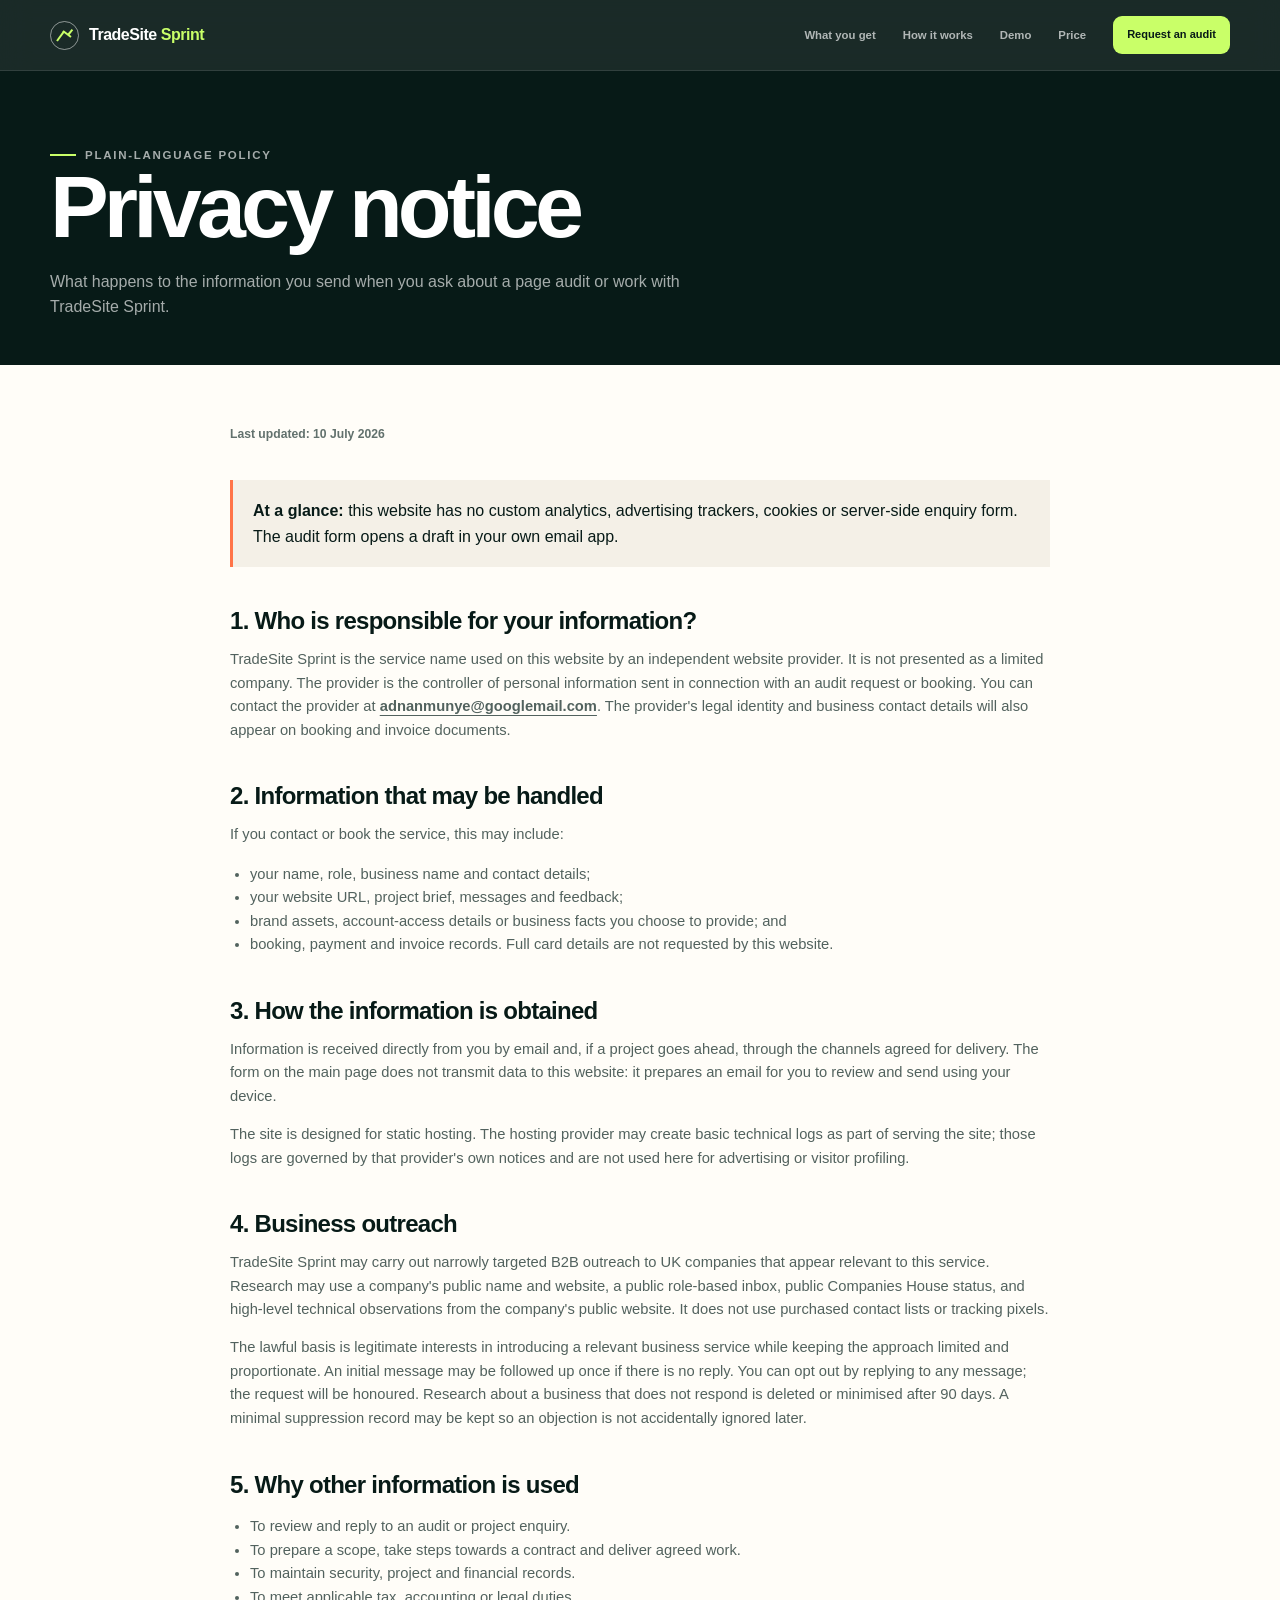
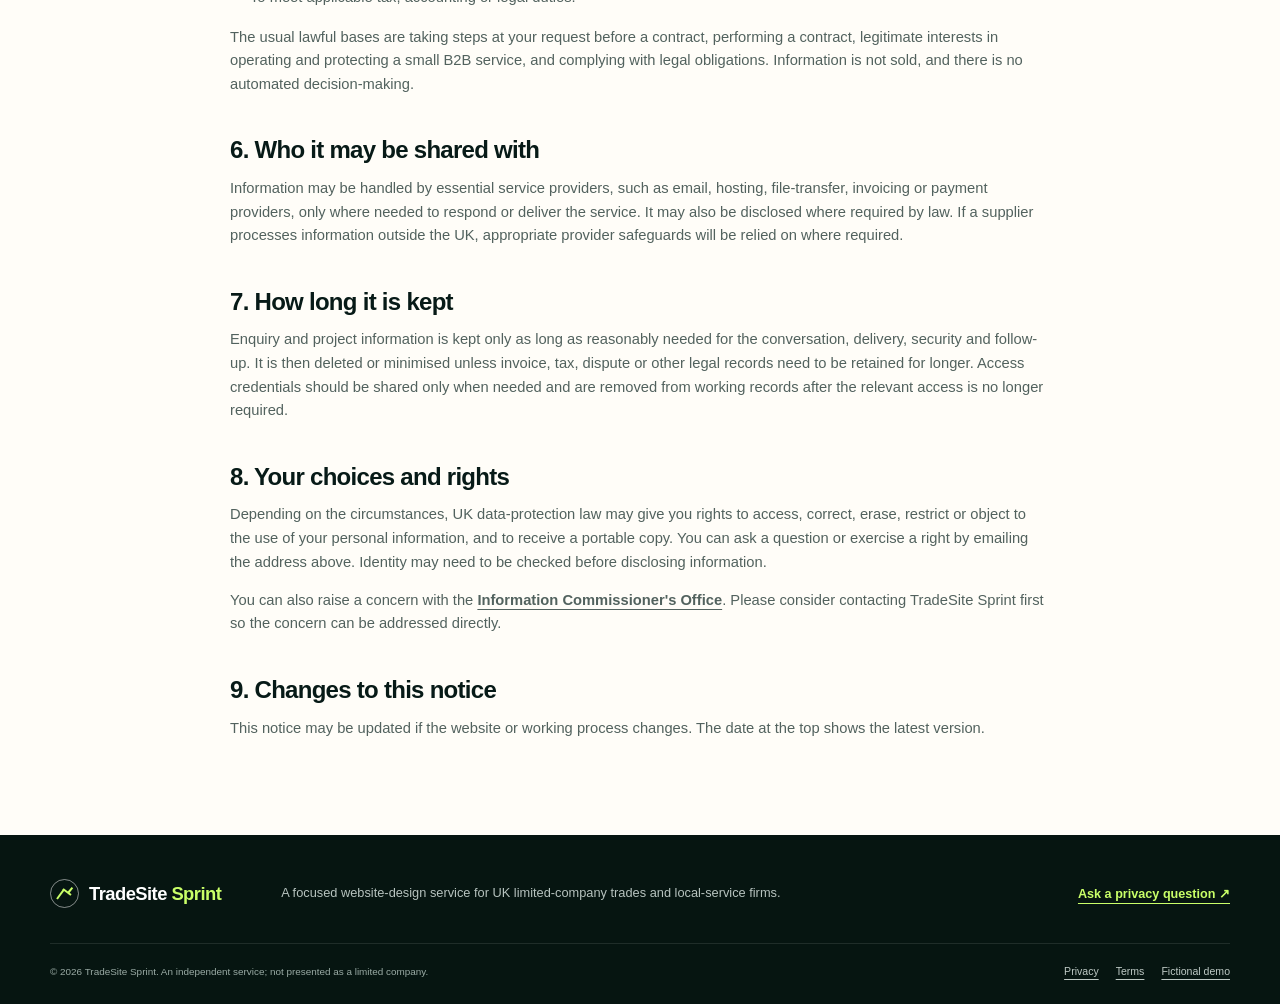
==== privacy.html @ 202c0aba "Launch TradeSite Sprint sales system" ====
<!DOCTYPE html>
<html lang="en-GB">
<head>
  <meta charset="utf-8">
  <meta name="viewport" content="width=device-width, initial-scale=1">
  <title>Privacy notice | TradeSite Sprint</title>
  <meta name="description" content="How TradeSite Sprint handles information sent when requesting an audit or booking a website sprint.">
  <meta name="theme-color" content="#071a17">
  <link rel="icon" href="assets/favicon.svg" type="image/svg+xml">
  <link rel="stylesheet" href="styles.css">
  <script src="script.js" defer></script>
</head>
<body>
  <a class="skip-link" href="#main">Skip to main content</a>
  <header class="site-header">
    <div class="shell header-inner">
      <a class="brand" href="./" aria-label="TradeSite Sprint home">
        <span class="brand-mark" aria-hidden="true"><span></span></span>
        <span>TradeSite <strong>Sprint</strong></span>
      </a>
      <button class="nav-toggle" type="button" aria-expanded="false" aria-controls="site-nav">
        <span class="sr-only">Open navigation</span><span aria-hidden="true"></span><span aria-hidden="true"></span>
      </button>
      <nav class="site-nav" id="site-nav" aria-label="Primary navigation">
        <a href="./#scope">What you get</a><a href="./#process">How it works</a><a href="demo/">Demo</a><a href="./#price">Price</a>
        <a class="nav-cta" href="mailto:adnanmunye@googlemail.com?subject=Audit%20request%20%E2%80%93%20TradeSite%20Sprint">Request an audit</a>
      </nav>
    </div>
  </header>

  <main class="legal-main" id="main">
    <header class="legal-hero">
      <div class="shell">
        <p class="eyebrow"><span></span> Plain-language policy</p>
        <h1>Privacy notice</h1>
        <p>What happens to the information you send when you ask about a page audit or work with TradeSite Sprint.</p>
      </div>
    </header>
    <article class="shell legal-content">
      <p class="updated">Last updated: 10 July 2026</p>
      <div class="legal-note"><strong>At a glance:</strong> this website has no custom analytics, advertising trackers, cookies or server-side enquiry form. The audit form opens a draft in your own email app.</div>

      <h2>1. Who is responsible for your information?</h2>
      <p>TradeSite Sprint is the service name used on this website by an independent website provider. It is not presented as a limited company. The provider is the controller of personal information sent in connection with an audit request or booking. You can contact the provider at <a href="mailto:adnanmunye@googlemail.com?subject=Privacy%20question%20%E2%80%93%20TradeSite%20Sprint">adnanmunye@googlemail.com</a>. The provider's legal identity and business contact details will also appear on booking and invoice documents.</p>

      <h2>2. Information that may be handled</h2>
      <p>If you contact or book the service, this may include:</p>
      <ul>
        <li>your name, role, business name and contact details;</li>
        <li>your website URL, project brief, messages and feedback;</li>
        <li>brand assets, account-access details or business facts you choose to provide; and</li>
        <li>booking, payment and invoice records. Full card details are not requested by this website.</li>
      </ul>

      <h2>3. How the information is obtained</h2>
      <p>Information is received directly from you by email and, if a project goes ahead, through the channels agreed for delivery. The form on the main page does not transmit data to this website: it prepares an email for you to review and send using your device.</p>
      <p>The site is designed for static hosting. The hosting provider may create basic technical logs as part of serving the site; those logs are governed by that provider's own notices and are not used here for advertising or visitor profiling.</p>

      <h2>4. Business outreach</h2>
      <p>TradeSite Sprint may carry out narrowly targeted B2B outreach to UK companies that appear relevant to this service. Research may use a company's public name and website, a public role-based inbox, public Companies House status, and high-level technical observations from the company's public website. It does not use purchased contact lists or tracking pixels.</p>
      <p>The lawful basis is legitimate interests in introducing a relevant business service while keeping the approach limited and proportionate. An initial message may be followed up once if there is no reply. You can opt out by replying to any message; the request will be honoured. Research about a business that does not respond is deleted or minimised after 90 days. A minimal suppression record may be kept so an objection is not accidentally ignored later.</p>

      <h2>5. Why other information is used</h2>
      <ul>
        <li>To review and reply to an audit or project enquiry.</li>
        <li>To prepare a scope, take steps towards a contract and deliver agreed work.</li>
        <li>To maintain security, project and financial records.</li>
        <li>To meet applicable tax, accounting or legal duties.</li>
      </ul>
      <p>The usual lawful bases are taking steps at your request before a contract, performing a contract, legitimate interests in operating and protecting a small B2B service, and complying with legal obligations. Information is not sold, and there is no automated decision-making.</p>

      <h2>6. Who it may be shared with</h2>
      <p>Information may be handled by essential service providers, such as email, hosting, file-transfer, invoicing or payment providers, only where needed to respond or deliver the service. It may also be disclosed where required by law. If a supplier processes information outside the UK, appropriate provider safeguards will be relied on where required.</p>

      <h2>7. How long it is kept</h2>
      <p>Enquiry and project information is kept only as long as reasonably needed for the conversation, delivery, security and follow-up. It is then deleted or minimised unless invoice, tax, dispute or other legal records need to be retained for longer. Access credentials should be shared only when needed and are removed from working records after the relevant access is no longer required.</p>

      <h2>8. Your choices and rights</h2>
      <p>Depending on the circumstances, UK data-protection law may give you rights to access, correct, erase, restrict or object to the use of your personal information, and to receive a portable copy. You can ask a question or exercise a right by emailing the address above. Identity may need to be checked before disclosing information.</p>
      <p>You can also raise a concern with the <a href="https://ico.org.uk/make-a-complaint/data-protection-complaints/" rel="noopener">Information Commissioner's Office</a>. Please consider contacting TradeSite Sprint first so the concern can be addressed directly.</p>

      <h2>9. Changes to this notice</h2>
      <p>This notice may be updated if the website or working process changes. The date at the top shows the latest version.</p>
    </article>
  </main>

  <footer class="site-footer">
    <div class="shell footer-top">
      <a class="brand footer-brand" href="./"><span class="brand-mark" aria-hidden="true"><span></span></span><span>TradeSite <strong>Sprint</strong></span></a>
      <p>A focused website-design service for UK limited-company trades and local-service firms.</p>
      <a class="footer-email" href="mailto:adnanmunye@googlemail.com?subject=Privacy%20question%20%E2%80%93%20TradeSite%20Sprint">Ask a privacy question <span aria-hidden="true">↗</span></a>
    </div>
    <div class="shell footer-bottom"><p>© <span data-year>2026</span> TradeSite Sprint. An independent service; not presented as a limited company.</p><nav aria-label="Legal navigation"><a href="privacy.html" aria-current="page">Privacy</a><a href="terms.html">Terms</a><a href="demo/">Fictional demo</a></nav></div>
  </footer>
</body>
</html>
---- styles.css ----
:root {
  --ink: #071a17;
  --ink-soft: #15332d;
  --paper: #f4f0e7;
  --paper-deep: #e9e2d5;
  --white: #fffdf8;
  --lime: #c9ff68;
  --lime-deep: #aee84b;
  --orange: #ff7448;
  --muted: #62716d;
  --line: rgba(7, 26, 23, .16);
  --radius: 18px;
  --shadow: 0 20px 70px rgba(3, 17, 14, .13);
  --shell: min(1180px, calc(100% - 40px));
}

*, *::before, *::after { box-sizing: border-box; }
html { scroll-behavior: smooth; }
body {
  margin: 0;
  color: var(--ink);
  background: var(--paper);
  font-family: Inter, ui-sans-serif, -apple-system, BlinkMacSystemFont, "Segoe UI", sans-serif;
  font-size: 16px;
  line-height: 1.6;
  -webkit-font-smoothing: antialiased;
}
body.nav-open { overflow: hidden; }
a { color: inherit; }
img, svg { display: block; max-width: 100%; }
button, input, textarea { font: inherit; }
button, a { -webkit-tap-highlight-color: transparent; }
:focus-visible { outline: 3px solid var(--orange); outline-offset: 4px; }
.shell { width: var(--shell); margin-inline: auto; }
.sr-only {
  position: absolute;
  width: 1px;
  height: 1px;
  padding: 0;
  margin: -1px;
  overflow: hidden;
  clip: rect(0, 0, 0, 0);
  white-space: nowrap;
  border: 0;
}
.skip-link {
  position: fixed;
  z-index: 1000;
  top: 12px;
  left: 12px;
  padding: 10px 16px;
  color: var(--ink);
  background: var(--lime);
  border-radius: 8px;
  font-weight: 800;
  transform: translateY(-160%);
  transition: transform .2s ease;
}
.skip-link:focus { transform: translateY(0); }

/* Header */
.site-header {
  position: sticky;
  z-index: 100;
  top: 0;
  color: #fff;
  background: rgba(7, 26, 23, .92);
  border-bottom: 1px solid rgba(255, 255, 255, .1);
  backdrop-filter: blur(14px);
}
.header-inner { min-height: 70px; display: flex; align-items: center; justify-content: space-between; }
.brand { display: inline-flex; gap: 10px; align-items: center; color: inherit; text-decoration: none; font-weight: 650; letter-spacing: -.03em; }
.brand strong { color: var(--lime); font-weight: 850; }
.brand-mark { position: relative; width: 29px; height: 29px; flex: 0 0 auto; border: 1px solid rgba(255,255,255,.5); border-radius: 50%; }
.brand-mark::before, .brand-mark::after, .brand-mark span::before {
  content: "";
  position: absolute;
  height: 2px;
  background: var(--lime);
  transform-origin: left center;
}
.brand-mark::before { width: 12px; left: 6px; top: 18px; transform: rotate(-54deg); }
.brand-mark::after { width: 10px; left: 12px; top: 8px; transform: rotate(37deg); }
.brand-mark span::before { width: 7px; right: 3px; top: 12px; transform: rotate(-51deg); }
.nav-toggle {
  width: 44px;
  height: 44px;
  display: grid;
  place-content: center;
  gap: 6px;
  color: #fff;
  background: transparent;
  border: 1px solid rgba(255,255,255,.22);
  border-radius: 10px;
}
.nav-toggle span:not(.sr-only) { width: 19px; height: 2px; display: block; background: currentColor; transition: transform .2s ease; }
.nav-toggle[aria-expanded="true"] span:nth-last-child(2) { transform: translateY(4px) rotate(45deg); }
.nav-toggle[aria-expanded="true"] span:last-child { transform: translateY(-4px) rotate(-45deg); }
.site-nav {
  position: fixed;
  inset: 70px 0 0;
  display: none;
  padding: 34px 20px;
  color: #fff;
  background: var(--ink);
}
.site-nav.is-open { display: flex; flex-direction: column; align-items: stretch; }
.site-nav a { padding: 15px 0; border-bottom: 1px solid rgba(255,255,255,.12); color: inherit; text-decoration: none; font-size: 1.15rem; font-weight: 650; }
.site-nav .nav-cta { margin-top: 18px; padding: 13px 18px; color: var(--ink); background: var(--lime); border: 0; border-radius: 9px; text-align: center; }

/* Shared type and controls */
.eyebrow { display: flex; align-items: center; gap: 9px; margin: 0 0 18px; color: rgba(255,255,255,.73); font-size: .72rem; font-weight: 850; letter-spacing: .15em; text-transform: uppercase; }
.eyebrow span { width: 26px; height: 2px; display: inline-block; background: var(--lime); }
.eyebrow b { padding: 3px 7px; color: var(--lime); border: 1px solid rgba(201,255,104,.4); border-radius: 4px; font-size: .61rem; letter-spacing: .1em; }
.eyebrow.dark { color: #51635e; }
.eyebrow.dark span { background: var(--orange); }
h1, h2, h3, p { margin-top: 0; }
h1, h2 { margin-bottom: 24px; font-weight: 760; line-height: .98; letter-spacing: -.055em; }
h1 { color: #fff; font-size: clamp(3.05rem, 12vw, 6.3rem); }
h2 { font-size: clamp(2.55rem, 8vw, 4.75rem); }
h1 em, h2 em { font-family: Iowan Old Style, Baskerville, Georgia, serif; font-weight: 500; }
.section { padding: 92px 0; }
.section-heading { margin-bottom: 42px; }
.section-heading > p { max-width: 520px; color: var(--muted); font-size: 1.05rem; }
.button {
  min-height: 50px;
  display: inline-flex;
  gap: 14px;
  align-items: center;
  justify-content: center;
  padding: 13px 19px;
  border: 0;
  border-radius: 8px;
  text-decoration: none;
  font-size: .91rem;
  font-weight: 800;
  line-height: 1.2;
  cursor: pointer;
  transition: transform .2s ease, background-color .2s ease, box-shadow .2s ease;
}
.button:hover { transform: translateY(-2px); }
.button-primary { color: var(--ink); background: var(--lime); box-shadow: 0 12px 28px rgba(157, 223, 53, .14); }
.button-primary:hover { background: #d7ff8d; box-shadow: 0 16px 34px rgba(157, 223, 53, .2); }
.button-quiet { color: #fff; border: 1px solid rgba(255,255,255,.25); background: transparent; }
.button-quiet:hover { background: rgba(255,255,255,.08); }
.button-light { color: var(--ink); background: #fff; }
.text-link { display: inline-flex; gap: 8px; align-items: center; color: var(--ink); text-underline-offset: 5px; font-weight: 800; }

/* Hero */
.hero { position: relative; overflow: hidden; color: #fff; background: var(--ink); }
.hero::before {
  content: "";
  position: absolute;
  inset: 0;
  opacity: .09;
  background-image: linear-gradient(rgba(255,255,255,.22) 1px, transparent 1px), linear-gradient(90deg, rgba(255,255,255,.22) 1px, transparent 1px);
  background-size: 52px 52px;
  mask-image: linear-gradient(to bottom, #000, transparent 88%);
}
.hero-glow { position: absolute; width: 520px; height: 520px; top: -310px; right: -170px; background: var(--lime); border-radius: 50%; opacity: .12; filter: blur(70px); }
.hero-grid { position: relative; z-index: 1; display: grid; gap: 48px; padding-top: 78px; padding-bottom: 58px; }
.hero-copy { max-width: 760px; }
.hero-copy h1 { max-width: 800px; }
.hero-copy h1 em { display: inline; color: var(--lime); }
.hero-lede { max-width: 670px; margin-bottom: 30px; color: rgba(255,255,255,.71); font-size: 1.08rem; line-height: 1.72; }
.hero-actions { display: flex; flex-direction: column; gap: 12px; }
.hero-facts { display: flex; flex-direction: column; gap: 10px; margin: 28px 0 0; padding: 0; list-style: none; color: rgba(255,255,255,.77); font-size: .8rem; font-weight: 650; }
.hero-facts li { display: flex; gap: 7px; align-items: center; }
.hero-facts svg { width: 17px; height: 17px; padding: 3px; color: var(--lime); border: 1px solid rgba(201,255,104,.45); border-radius: 50%; fill: none; stroke: currentColor; stroke-width: 2; }
.sprint-card { position: relative; align-self: center; padding: 25px 22px 20px; color: #fff; background: rgba(16, 48, 41, .74); border: 1px solid rgba(255,255,255,.15); border-radius: var(--radius); box-shadow: 0 30px 90px rgba(0,0,0,.24); backdrop-filter: blur(12px); }
.sprint-card::before { content: ""; position: absolute; width: 50px; height: 50px; top: -1px; right: -1px; border-top: 1px solid var(--lime); border-right: 1px solid var(--lime); border-radius: 0 var(--radius) 0 0; }
.card-topline { display: flex; align-items: center; justify-content: space-between; margin-bottom: 33px; color: rgba(255,255,255,.45); font-size: .62rem; font-weight: 800; letter-spacing: .13em; }
.live-dot { display: flex; gap: 6px; align-items: center; letter-spacing: .03em; text-transform: none; }
.live-dot i { width: 6px; height: 6px; display: block; background: var(--lime); border-radius: 50%; box-shadow: 0 0 0 4px rgba(201,255,104,.08); }
.card-kicker { max-width: 270px; margin-bottom: 28px; font-size: 1.55rem; font-weight: 750; line-height: 1.14; letter-spacing: -.035em; }
.mini-timeline { position: relative; margin: 0; padding: 0; list-style: none; }
.mini-timeline::before { content: ""; position: absolute; top: 13px; bottom: 25px; left: 24px; width: 1px; background: rgba(255,255,255,.15); }
.mini-timeline li { position: relative; display: grid; grid-template-columns: 52px 1fr; gap: 13px; padding-bottom: 23px; }
.mini-timeline .time { position: relative; z-index: 1; align-self: start; padding: 6px 5px; color: var(--lime); background: #15362f; border: 1px solid rgba(201,255,104,.25); border-radius: 6px; font-family: ui-monospace, SFMono-Regular, Menlo, monospace; font-size: .63rem; font-weight: 800; text-align: center; }
.mini-timeline b, .mini-timeline small { display: block; }
.mini-timeline b { margin: 2px 0 3px; font-size: .85rem; }
.mini-timeline small { color: rgba(255,255,255,.51); font-size: .7rem; line-height: 1.45; }
.payment-strip { display: grid; grid-template-columns: auto 1fr auto; gap: 12px; align-items: center; padding: 17px 0; border-top: 1px solid rgba(255,255,255,.12); border-bottom: 1px solid rgba(255,255,255,.12); }
.payment-strip div { display: flex; flex-direction: column; }
.payment-strip small { color: rgba(255,255,255,.42); font-size: .54rem; font-weight: 800; letter-spacing: .09em; }
.payment-strip strong { font-size: 1.4rem; letter-spacing: -.04em; }
.payment-strip .payment-line { height: 1px; background: rgba(255,255,255,.18); }
.payment-line span { width: 7px; height: 7px; align-self: center; background: var(--lime); border-radius: 50%; }
.card-note { display: flex; gap: 8px; margin: 14px 0 0; color: rgba(255,255,255,.47); font-size: .65rem; }
.card-note span { color: var(--lime); }
.signal-row { position: relative; z-index: 1; display: flex; flex-wrap: wrap; gap: 11px; align-items: center; padding: 25px 0; border-top: 1px solid rgba(255,255,255,.12); color: rgba(255,255,255,.48); }
.signal-row span { width: 100%; color: var(--lime); font-size: .61rem; font-weight: 850; letter-spacing: .16em; }
.signal-row p { margin: 0; font-size: .72rem; font-weight: 700; }
.signal-row i { width: 3px; height: 3px; background: rgba(255,255,255,.3); border-radius: 50%; }

/* Problem */
.problem-section { background: var(--paper); }
.split-heading h2 { max-width: 750px; }
.split-heading h2 em { color: #b54b2d; }
.problem-grid { display: grid; gap: 14px; }
.problem-card { position: relative; min-height: 330px; padding: 25px; overflow: hidden; background: rgba(255,255,255,.45); border: 1px solid var(--line); border-radius: var(--radius); }
.problem-card.featured { color: #fff; background: var(--ink-soft); }
.card-number { display: block; margin-bottom: 50px; color: #50635d; font-family: ui-monospace, SFMono-Regular, Menlo, monospace; font-size: .7rem; }
.problem-card.featured .card-number { color: var(--lime); }
.problem-card h3 { margin: 25px 0 8px; font-size: 1.35rem; letter-spacing: -.035em; }
.problem-card p { margin: 0; color: var(--muted); font-size: .9rem; line-height: 1.65; }
.problem-card.featured p { color: rgba(255,255,255,.65); }
.problem-icon { width: 78px; height: 64px; position: relative; display: grid; place-content: center; }
.messy-lines, .messy-lines::before, .messy-lines::after { width: 58px; height: 3px; display: block; background: var(--orange); border-radius: 4px; transform: rotate(-5deg); }
.messy-lines::before, .messy-lines::after { content: ""; position: absolute; left: 8px; }
.messy-lines::before { width: 40px; top: 18px; transform: rotate(9deg); }
.messy-lines::after { width: 50px; bottom: 13px; transform: rotate(-2deg); }
.cursor-icon { color: var(--lime); border: 1px solid rgba(255,255,255,.22); border-radius: 50%; font-size: 2.15rem; }
.phone-icon { border: 2px solid #c96240; border-radius: 13px; transform: rotate(-7deg); }
.phone-icon::before { content: ""; position: absolute; width: 27px; height: 2px; top: 12px; background: #c96240; }
.phone-icon span { width: 29px; height: 16px; position: absolute; bottom: 11px; background: #c96240; border-radius: 3px; }
.fit-bar { display: flex; flex-direction: column; gap: 18px; margin-top: 22px; padding: 23px 24px; background: var(--paper-deep); border-left: 3px solid var(--orange); }
.fit-bar p { margin: 0; color: #586760; font-size: .89rem; }
.fit-bar strong { color: var(--ink); }
.fit-bar a { flex: 0 0 auto; font-size: .8rem; font-weight: 800; text-underline-offset: 4px; }

/* Scope */
.scope-section { color: #fff; background: #0b2520; }
.scope-heading h2 { max-width: 800px; }
.scope-heading h2 em { color: var(--lime); }
.scope-heading > p { color: rgba(255,255,255,.58); }
.deliverable-grid { display: grid; border-top: 1px solid rgba(255,255,255,.15); border-left: 1px solid rgba(255,255,255,.15); }
.deliverable-grid article { min-height: 265px; padding: 28px 24px; border-right: 1px solid rgba(255,255,255,.15); border-bottom: 1px solid rgba(255,255,255,.15); transition: background-color .2s ease; }
.deliverable-grid article:hover { background: rgba(255,255,255,.035); }
.deliverable-icon { width: 44px; height: 44px; display: grid; place-content: center; margin-bottom: 42px; color: var(--lime); border: 1px solid rgba(201,255,104,.3); border-radius: 50%; font-family: ui-monospace, SFMono-Regular, Menlo, monospace; font-size: .85rem; font-weight: 700; }
.deliverable-grid h3 { margin-bottom: 9px; font-size: 1.14rem; letter-spacing: -.025em; }
.deliverable-grid p { margin: 0; color: rgba(255,255,255,.55); font-size: .82rem; line-height: 1.65; }
.boundary-grid { display: grid; margin-top: 30px; border: 1px solid rgba(255,255,255,.15); }
.boundary-grid > div { padding: 27px 24px; }
.included-panel { background: rgba(201,255,104,.05); }
.excluded-panel { border-top: 1px solid rgba(255,255,255,.15); }
.panel-label { margin-bottom: 17px; color: var(--lime); font-size: .62rem; font-weight: 850; letter-spacing: .15em; }
.excluded-panel .panel-label { color: #ff9c7d; }
.boundary-grid ul { display: grid; gap: 10px; margin: 0; padding: 0; list-style: none; }
.boundary-grid li { position: relative; padding-left: 21px; color: rgba(255,255,255,.72); font-size: .8rem; }
.boundary-grid li::before { content: "✓"; position: absolute; left: 0; color: var(--lime); font-weight: 900; }
.excluded-panel li::before { content: "×"; color: #ff9c7d; }

/* Process */
.process-section { background: var(--white); }
.process-shell { display: grid; gap: 50px; }
.process-intro h2 em { color: #b54b2d; }
.process-intro > p:not(.eyebrow) { max-width: 440px; color: var(--muted); }
.process-list { margin: 0; padding: 0; border-top: 1px solid var(--line); list-style: none; }
.process-list li { display: grid; grid-template-columns: 46px 1fr; gap: 15px; padding: 25px 0; border-bottom: 1px solid var(--line); }
.step-number { padding-top: 2px; color: #b04d31; font-family: ui-monospace, SFMono-Regular, Menlo, monospace; font-size: .72rem; font-weight: 800; }
.process-list h3 { margin: 0 0 6px; font-size: 1.12rem; letter-spacing: -.025em; }
.process-list p { margin: 0; color: var(--muted); font-size: .82rem; }
.step-tag { grid-column: 2; justify-self: start; padding: 4px 8px; color: #53635e; background: var(--paper-deep); border-radius: 4px; font-family: ui-monospace, SFMono-Regular, Menlo, monospace; font-size: .56rem; font-weight: 800; }

/* Demo */
.demo-section { position: relative; overflow: hidden; color: #fff; background: #ba4c2f; }
.demo-section::after { content: ""; position: absolute; width: 460px; height: 460px; right: -240px; bottom: -320px; border: 70px solid rgba(255,255,255,.06); border-radius: 50%; }
.demo-grid { position: relative; z-index: 1; display: grid; gap: 48px; align-items: center; }
.demo-copy h2 em { color: #fff4a6; }
.demo-section .eyebrow { color: #fff; }
.demo-copy > p:not(.eyebrow) { max-width: 510px; color: #fff; }
.fiction-notice { display: flex; gap: 12px; max-width: 510px; margin: 28px 0; padding: 15px; background: rgba(83,24,10,.2); border: 1px solid rgba(255,255,255,.18); border-radius: 10px; }
.fiction-notice > span { width: 24px; height: 24px; display: grid; flex: 0 0 auto; place-content: center; border: 1px solid rgba(255,255,255,.45); border-radius: 50%; font-family: Georgia, serif; font-size: .8rem; }
.fiction-notice p { margin: 0; color: #fff; font-size: .73rem; line-height: 1.5; }
.fiction-notice strong { display: block; color: #fff; font-size: .75rem; }
.browser-mockup { position: relative; display: block; overflow: hidden; color: #fff; background: #f8f5ee; border: 7px solid rgba(255,255,255,.28); border-radius: 14px; box-shadow: 0 28px 70px rgba(55,13,5,.28); text-decoration: none; transform: rotate(1.5deg); transition: transform .25s ease, box-shadow .25s ease; }
.browser-mockup:hover { transform: rotate(0) translateY(-5px); box-shadow: 0 34px 80px rgba(55,13,5,.36); }
.browser-bar { height: 32px; display: flex; gap: 6px; align-items: center; padding: 0 11px; color: #405d55; background: #e6ece9; font-size: .45rem; }
.browser-bar i { width: 5px; height: 5px; background: #94aaa4; border-radius: 50%; }
.browser-bar span { margin-left: 8px; }
.mock-page { min-height: 320px; color: #10221e; background: #eff1eb; }
.mock-nav { height: 47px; display: flex; gap: 12px; align-items: center; padding: 0 16px; color: #fff; background: #102721; font-size: .48rem; }
.mock-nav b { margin-right: auto; font-size: .62rem; }
.mock-nav b span { color: #f38d50; }
.mock-nav div { width: 26px; height: 3px; background: rgba(255,255,255,.32); }
.mock-nav .mock-button { padding: 6px 8px; color: #10221e; background: #f89b62; border-radius: 2px; font-size: .37rem; font-weight: 800; }
.mock-hero { min-height: 206px; display: grid; grid-template-columns: 58% 42%; }
.mock-copy { padding: 30px 8px 16px 22px; }
.mock-copy small { display: block; margin-bottom: 10px; color: #9c4b27; font-size: .35rem; font-weight: 800; letter-spacing: .1em; }
.mock-copy strong { max-width: 230px; display: block; font-family: Georgia, serif; font-size: clamp(1.25rem, 4vw, 2rem); font-weight: 500; line-height: .98; }
.mock-copy p { max-width: 250px; margin: 12px 0 13px; color: #435d55; font-size: .45rem; line-height: 1.45; }
.mock-copy span { display: inline-block; padding: 7px 9px; color: #fff; background: #b9522e; font-size: .38rem; font-weight: 800; }
.mock-visual { position: relative; overflow: hidden; background: #c8d5cd; }
.mock-visual::before, .mock-visual::after { content: ""; position: absolute; border-radius: 50%; }
.mock-visual::before { width: 190px; height: 190px; left: -35px; bottom: -75px; background: #78968b; }
.mock-visual::after { width: 95px; height: 95px; top: 25px; left: 15px; border: 18px solid rgba(255,255,255,.35); }
.mock-visual span { position: absolute; width: 26px; height: 110px; right: 30px; bottom: 0; background: #23453d; border-radius: 14px 14px 0 0; }
.mock-visual i { position: absolute; width: 85px; height: 55px; right: 8px; bottom: 19px; background: #f2eee4; border-radius: 9px; transform: rotate(-8deg); }
.mock-visual b { position: absolute; z-index: 2; right: 24px; bottom: 35px; color: #bf542e; font-family: Georgia, serif; font-size: .9rem; }
.mock-cards { display: grid; grid-template-columns: repeat(3, 1fr); gap: 7px; padding: 14px 20px; background: #fff; }
.mock-cards span { height: 42px; border: 1px solid #d9ded9; }
.open-label { position: absolute; right: 12px; bottom: 12px; display: flex; gap: 8px; align-items: center; padding: 8px 10px; color: #fff; background: #0d2a23; border-radius: 5px; font-size: .55rem; font-weight: 850; letter-spacing: .07em; }
.open-label b { color: var(--lime); }

/* Pricing and form */
.price-section { background: var(--paper); }
.price-grid { display: grid; gap: 48px; }
.price-copy h2 em { color: #b54b2d; }
.price-copy > p:not(.eyebrow) { max-width: 570px; color: var(--muted); }
.price-breakdown { display: grid; gap: 8px; max-width: 570px; margin: 28px 0 32px; }
.price-breakdown > div { display: flex; gap: 15px; align-items: center; padding: 16px 0; border-top: 1px solid var(--line); }
.price-breakdown > div:last-child { border-bottom: 1px solid var(--line); }
.price-breakdown > div > span { width: 32px; height: 32px; display: grid; flex: 0 0 auto; place-content: center; color: #b34d30; border: 1px solid #cf785f; border-radius: 50%; font-family: ui-monospace, SFMono-Regular, Menlo, monospace; font-size: .65rem; }
.price-breakdown p { margin: 0; }
.price-breakdown b, .price-breakdown small { display: block; }
.price-breakdown b { font-size: .94rem; }
.price-breakdown small { color: var(--muted); font-size: .72rem; }
.faq-list { max-width: 570px; }
.faq-list details { border-bottom: 1px solid var(--line); }
.faq-list summary { display: flex; gap: 15px; align-items: center; justify-content: space-between; padding: 17px 0; list-style: none; font-size: .85rem; font-weight: 750; cursor: pointer; }
.faq-list summary::-webkit-details-marker { display: none; }
.faq-list summary span { font-size: 1.2rem; font-weight: 400; transition: transform .2s ease; }
.faq-list details[open] summary span { transform: rotate(45deg); }
.faq-list details p { padding: 0 35px 16px 0; color: var(--muted); font-size: .8rem; }
.audit-panel { align-self: start; padding: 28px 23px; color: #fff; background: var(--ink-soft); border-radius: var(--radius); box-shadow: var(--shadow); }
.audit-panel h3 { margin-bottom: 8px; font-size: 1.8rem; letter-spacing: -.045em; }
.audit-panel > p:not(.panel-label) { color: rgba(255,255,255,.58); font-size: .86rem; }
.field-row { margin-top: 17px; }
.field-row label { display: block; margin-bottom: 5px; color: rgba(255,255,255,.72); font-size: .69rem; font-weight: 750; }
.field-row input, .field-row textarea { width: 100%; padding: 11px 12px; color: #fff; background: rgba(4,18,15,.35); border: 1px solid rgba(255,255,255,.2); border-radius: 6px; outline: none; }
.field-row textarea { min-height: 82px; resize: vertical; }
.field-row input:focus, .field-row textarea:focus { border-color: var(--lime); box-shadow: 0 0 0 3px rgba(201,255,104,.1); }
.field-row input::placeholder { color: rgba(255,255,255,.3); }
.check-row { display: grid; grid-template-columns: 17px 1fr; gap: 9px; align-items: start; margin: 17px 0; color: rgba(255,255,255,.55); font-size: .66rem; line-height: 1.5; }
.check-row input { width: 16px; height: 16px; margin: 2px 0 0; accent-color: var(--lime); }
.check-row a { color: #fff; }
.form-button { width: 100%; }
.form-note, .form-status { margin: 10px 0 0; color: #b7c5c1; font-size: .61rem; text-align: center; }
.form-status:not(:empty) { padding: 8px; color: var(--lime); }
.email-fallback { display: flex; flex-direction: column; margin-top: 22px; padding-top: 18px; border-top: 1px solid rgba(255,255,255,.12); font-size: .68rem; }
.email-fallback span { color: #b7c5c1; }
.email-fallback a { color: #fff; font-weight: 750; text-underline-offset: 3px; overflow-wrap: anywhere; }

/* Footer and legal pages */
.site-footer { color: #fff; background: #061511; }
.footer-top { display: grid; gap: 20px; padding-top: 44px; padding-bottom: 35px; }
.footer-brand { font-size: 1.15rem; }
.footer-top > p { max-width: 500px; margin: 0; color: #b7c3bf; font-size: .8rem; }
.footer-email { justify-self: start; color: var(--lime); font-size: .79rem; font-weight: 800; text-underline-offset: 5px; }
.footer-bottom { display: flex; flex-direction: column; gap: 15px; padding-top: 19px; padding-bottom: 24px; border-top: 1px solid rgba(255,255,255,.1); }
.footer-bottom p { margin: 0; color: #9aaba5; font-size: .62rem; }
.footer-bottom nav { display: flex; flex-wrap: wrap; gap: 17px; }
.footer-bottom a { color: #bec9c5; font-size: .66rem; text-underline-offset: 4px; }
.legal-main { min-height: 70vh; background: var(--white); }
.legal-hero { padding: 75px 0 45px; color: #fff; background: var(--ink); }
.legal-hero h1 { max-width: 850px; margin-bottom: 18px; font-size: clamp(2.8rem, 9vw, 5.5rem); }
.legal-hero p { max-width: 690px; margin: 0; color: rgba(255,255,255,.64); }
.legal-content { max-width: 820px; padding-top: 60px; padding-bottom: 80px; }
.legal-content .updated { margin-bottom: 36px; color: var(--muted); font-size: .76rem; font-weight: 700; }
.legal-content h2 { margin: 40px 0 12px; font-size: 1.5rem; line-height: 1.2; letter-spacing: -.03em; }
.legal-content h3 { margin: 24px 0 8px; font-size: 1rem; }
.legal-content p, .legal-content li { color: #52625e; font-size: .92rem; }
.legal-content ul { padding-left: 20px; }
.legal-content a { font-weight: 700; text-underline-offset: 4px; }
.legal-note { padding: 18px 20px; background: var(--paper); border-left: 3px solid var(--orange); }

/* 404 */
.not-found { min-height: calc(100vh - 70px); display: grid; place-items: center; color: #fff; background: var(--ink); }
.not-found-inner { max-width: 700px; padding: 70px 0; text-align: center; }
.not-found .error-code { margin: 0; color: var(--lime); font-family: ui-monospace, SFMono-Regular, Menlo, monospace; font-size: .8rem; letter-spacing: .2em; }
.not-found h1 { margin: 15px 0 20px; }
.not-found .lede { max-width: 540px; margin: 0 auto 28px; color: rgba(255,255,255,.63); }

@media (min-width: 600px) {
  :root { --shell: min(1180px, calc(100% - 64px)); }
  .hero-actions { flex-direction: row; flex-wrap: wrap; }
  .hero-facts { flex-flow: row wrap; gap: 13px 22px; }
  .problem-grid { grid-template-columns: repeat(2, 1fr); }
  .problem-grid article:last-child { grid-column: 1 / -1; }
  .deliverable-grid { grid-template-columns: repeat(2, 1fr); }
  .boundary-grid { grid-template-columns: repeat(2, 1fr); }
  .excluded-panel { border-top: 0; border-left: 1px solid rgba(255,255,255,.15); }
  .footer-bottom { flex-direction: row; align-items: center; justify-content: space-between; }
}

@media (min-width: 860px) {
  .nav-toggle { display: none; }
  .site-nav { position: static; inset: auto; display: flex; gap: 27px; align-items: center; padding: 0; background: transparent; }
  .site-nav a { padding: 5px 0; border: 0; color: rgba(255,255,255,.66); font-size: .71rem; transition: color .2s ease; }
  .site-nav a:hover { color: #fff; }
  .site-nav .nav-cta { margin: 0; padding: 10px 14px; color: var(--ink); font-size: .69rem; }
  .hero-grid { grid-template-columns: minmax(0, 1.55fr) minmax(300px, .7fr); gap: 52px; padding-top: 94px; padding-bottom: 70px; }
  .hero-copy h1 { font-size: clamp(4.4rem, 7.25vw, 6.3rem); }
  .hero-lede { font-size: 1.13rem; }
  .signal-row { flex-wrap: nowrap; gap: 19px; }
  .signal-row span { width: auto; margin-right: auto; }
  .split-heading, .scope-heading { display: flex; gap: 60px; align-items: end; justify-content: space-between; }
  .split-heading h2, .scope-heading h2 { margin-bottom: 0; }
  .split-heading > p, .scope-heading > p { max-width: 350px; margin: 0 0 5px; }
  .problem-grid { grid-template-columns: repeat(3, 1fr); }
  .problem-grid article:last-child { grid-column: auto; }
  .fit-bar { flex-direction: row; align-items: center; justify-content: space-between; }
  .deliverable-grid { grid-template-columns: repeat(3, 1fr); }
  .process-shell { grid-template-columns: .85fr 1.15fr; gap: 90px; }
  .process-intro { position: sticky; top: 120px; align-self: start; }
  .process-list li { grid-template-columns: 48px 1fr auto; gap: 20px; padding: 29px 0; }
  .step-tag { grid-column: 3; grid-row: 1; align-self: start; justify-self: end; }
  .demo-grid { grid-template-columns: .8fr 1.2fr; gap: 70px; }
  .price-grid { grid-template-columns: minmax(0, 1.1fr) minmax(340px, .7fr); gap: 90px; }
  .audit-panel { padding: 34px; }
  .footer-top { grid-template-columns: auto 1fr auto; align-items: center; gap: 40px; }
  .footer-top > p { margin-left: 20px; }
  .footer-email { justify-self: end; }
}

@media (min-width: 1100px) {
  .section { padding: 125px 0; }
  .problem-card { min-height: 365px; padding: 32px; }
  .card-number { margin-bottom: 70px; }
  .deliverable-grid article { min-height: 290px; padding: 35px 31px; }
  .deliverable-icon { margin-bottom: 54px; }
  .sprint-card { padding: 30px 28px 23px; }
}

@media (prefers-reduced-motion: reduce) {
  html { scroll-behavior: auto; }
  *, *::before, *::after { scroll-behavior: auto !important; transition-duration: .01ms !important; animation-duration: .01ms !important; animation-iteration-count: 1 !important; }
}
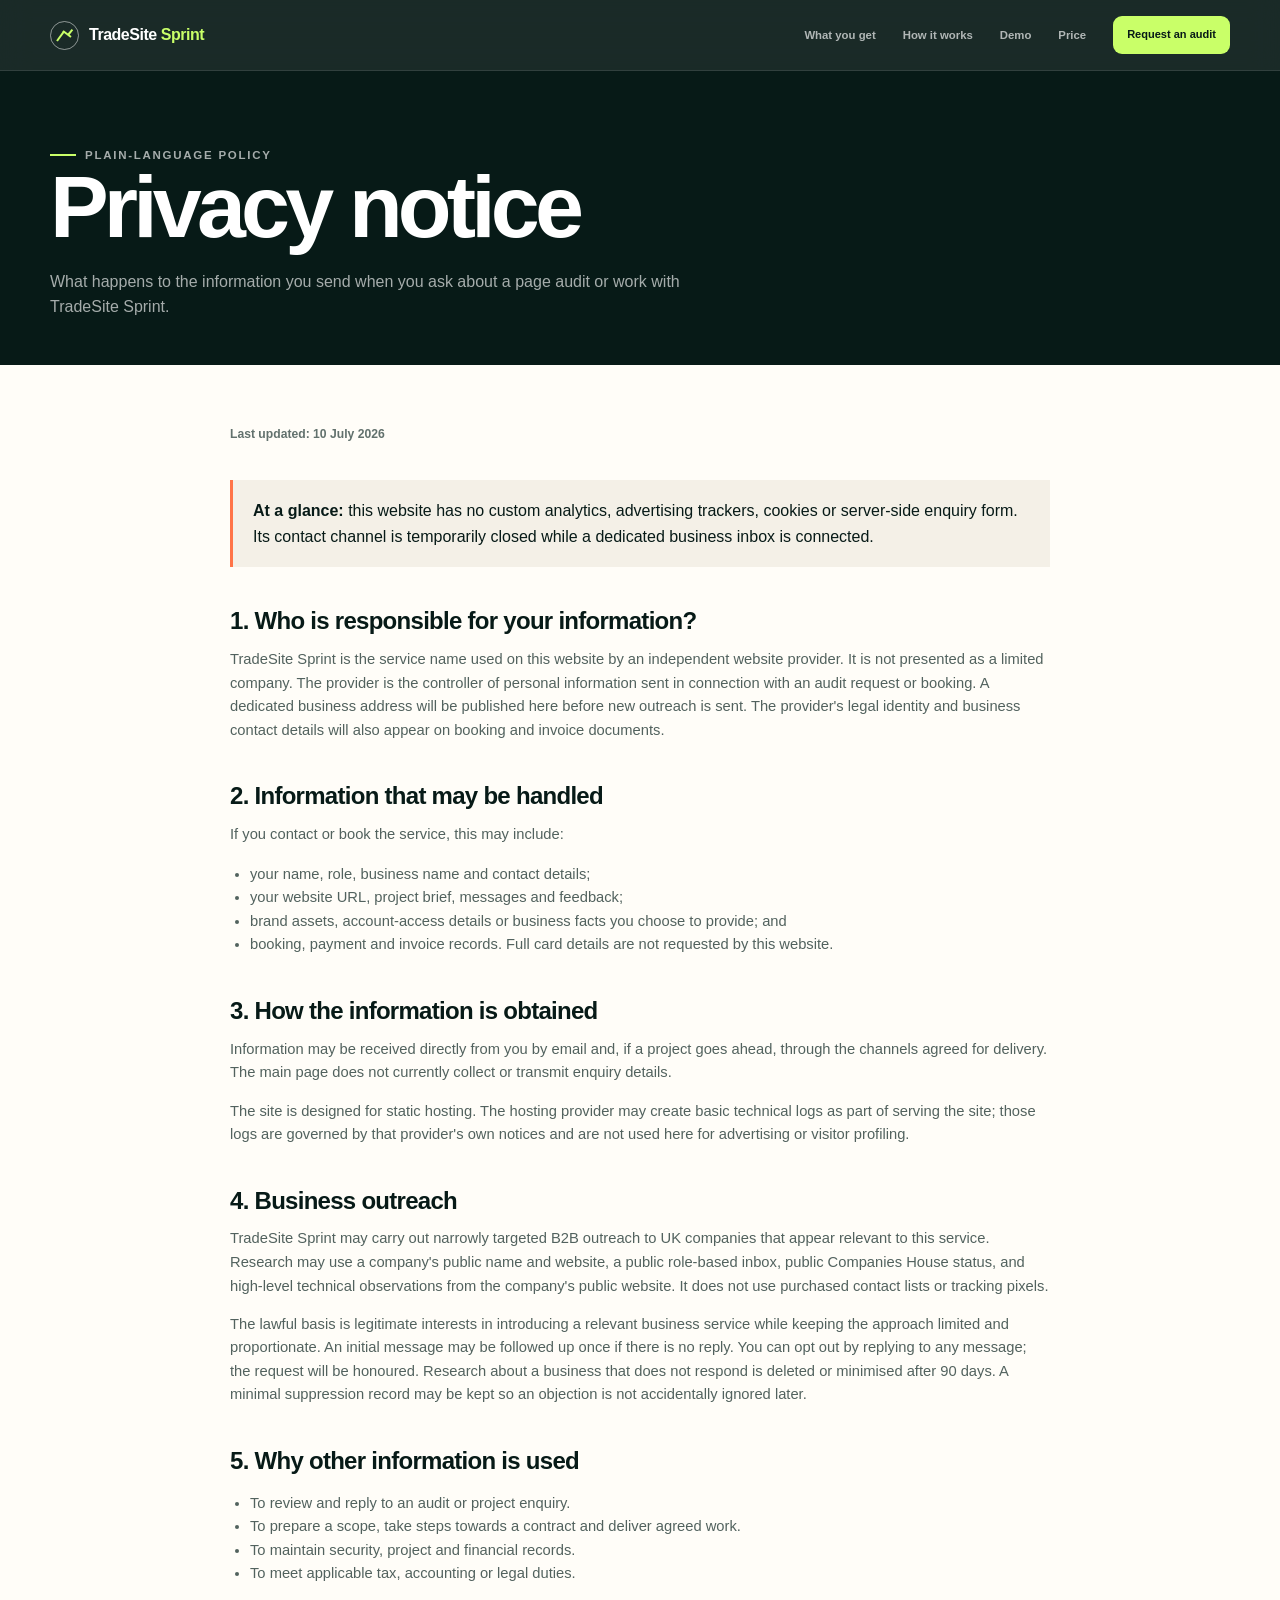
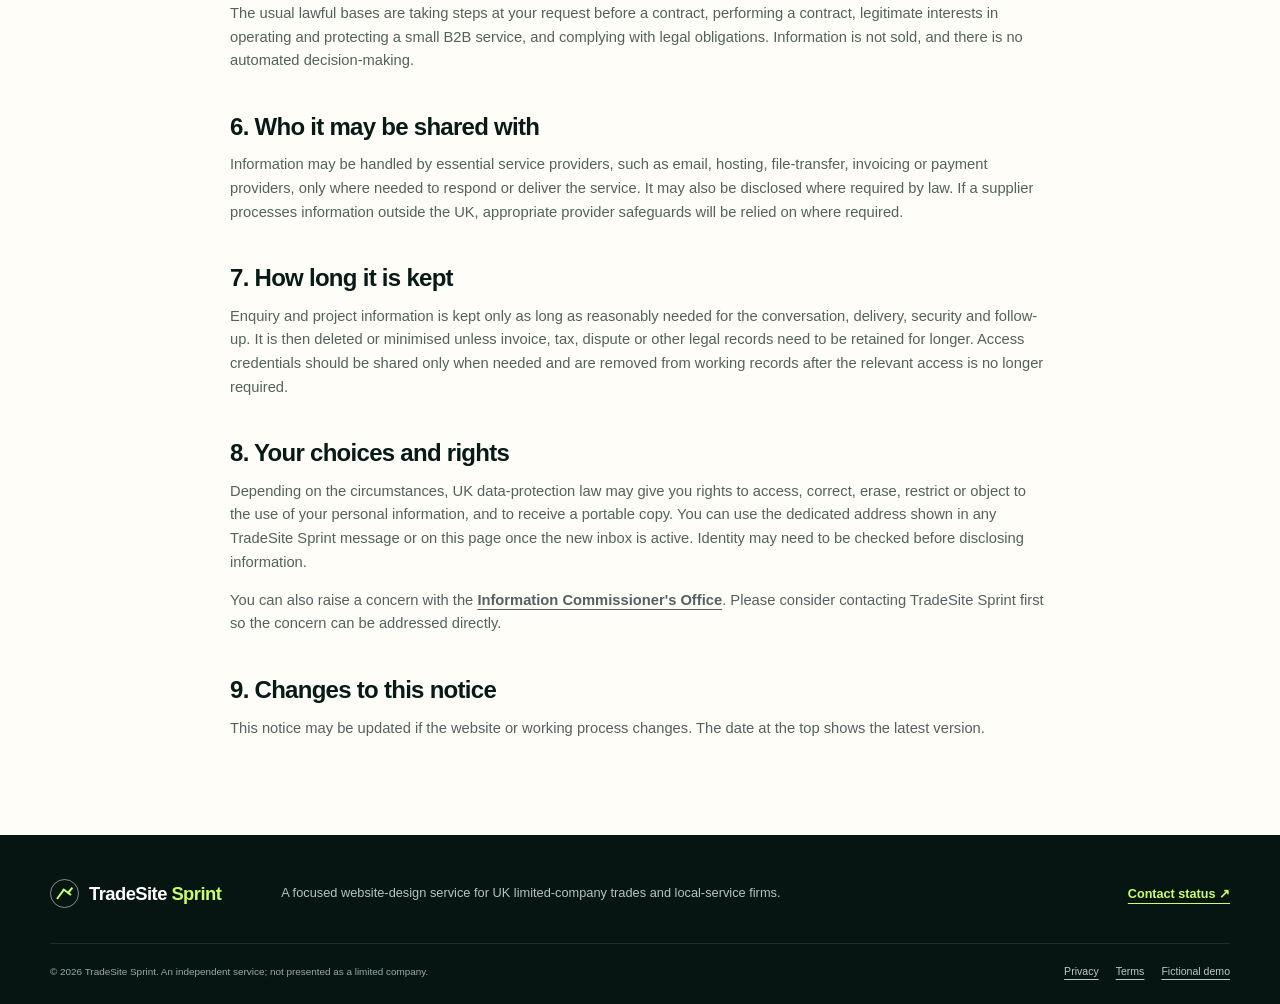
==== commit 4e4283b1: "Remove personal email from outreach assets" ====
--- a/privacy.html
+++ b/privacy.html
@@ -23,7 +23,7 @@
       </button>
       <nav class="site-nav" id="site-nav" aria-label="Primary navigation">
         <a href="./#scope">What you get</a><a href="./#process">How it works</a><a href="demo/">Demo</a><a href="./#price">Price</a>
-        <a class="nav-cta" href="mailto:adnanmunye@googlemail.com?subject=Audit%20request%20%E2%80%93%20TradeSite%20Sprint">Request an audit</a>
+        <a class="nav-cta" href="./#audit">Request an audit</a>
       </nav>
     </div>
   </header>
@@ -38,10 +38,10 @@
     </header>
     <article class="shell legal-content">
       <p class="updated">Last updated: 10 July 2026</p>
-      <div class="legal-note"><strong>At a glance:</strong> this website has no custom analytics, advertising trackers, cookies or server-side enquiry form. The audit form opens a draft in your own email app.</div>
+      <div class="legal-note"><strong>At a glance:</strong> this website has no custom analytics, advertising trackers, cookies or server-side enquiry form. Its contact channel is temporarily closed while a dedicated business inbox is connected.</div>
 
       <h2>1. Who is responsible for your information?</h2>
-      <p>TradeSite Sprint is the service name used on this website by an independent website provider. It is not presented as a limited company. The provider is the controller of personal information sent in connection with an audit request or booking. You can contact the provider at <a href="mailto:adnanmunye@googlemail.com?subject=Privacy%20question%20%E2%80%93%20TradeSite%20Sprint">adnanmunye@googlemail.com</a>. The provider's legal identity and business contact details will also appear on booking and invoice documents.</p>
+      <p>TradeSite Sprint is the service name used on this website by an independent website provider. It is not presented as a limited company. The provider is the controller of personal information sent in connection with an audit request or booking. A dedicated business address will be published here before new outreach is sent. The provider's legal identity and business contact details will also appear on booking and invoice documents.</p>
 
       <h2>2. Information that may be handled</h2>
       <p>If you contact or book the service, this may include:</p>
@@ -53,7 +53,7 @@
       </ul>
 
       <h2>3. How the information is obtained</h2>
-      <p>Information is received directly from you by email and, if a project goes ahead, through the channels agreed for delivery. The form on the main page does not transmit data to this website: it prepares an email for you to review and send using your device.</p>
+      <p>Information may be received directly from you by email and, if a project goes ahead, through the channels agreed for delivery. The main page does not currently collect or transmit enquiry details.</p>
       <p>The site is designed for static hosting. The hosting provider may create basic technical logs as part of serving the site; those logs are governed by that provider's own notices and are not used here for advertising or visitor profiling.</p>
 
       <h2>4. Business outreach</h2>
@@ -76,7 +76,7 @@
       <p>Enquiry and project information is kept only as long as reasonably needed for the conversation, delivery, security and follow-up. It is then deleted or minimised unless invoice, tax, dispute or other legal records need to be retained for longer. Access credentials should be shared only when needed and are removed from working records after the relevant access is no longer required.</p>
 
       <h2>8. Your choices and rights</h2>
-      <p>Depending on the circumstances, UK data-protection law may give you rights to access, correct, erase, restrict or object to the use of your personal information, and to receive a portable copy. You can ask a question or exercise a right by emailing the address above. Identity may need to be checked before disclosing information.</p>
+      <p>Depending on the circumstances, UK data-protection law may give you rights to access, correct, erase, restrict or object to the use of your personal information, and to receive a portable copy. You can use the dedicated address shown in any TradeSite Sprint message or on this page once the new inbox is active. Identity may need to be checked before disclosing information.</p>
       <p>You can also raise a concern with the <a href="https://ico.org.uk/make-a-complaint/data-protection-complaints/" rel="noopener">Information Commissioner's Office</a>. Please consider contacting TradeSite Sprint first so the concern can be addressed directly.</p>
 
       <h2>9. Changes to this notice</h2>
@@ -88,7 +88,7 @@
     <div class="shell footer-top">
       <a class="brand footer-brand" href="./"><span class="brand-mark" aria-hidden="true"><span></span></span><span>TradeSite <strong>Sprint</strong></span></a>
       <p>A focused website-design service for UK limited-company trades and local-service firms.</p>
-      <a class="footer-email" href="mailto:adnanmunye@googlemail.com?subject=Privacy%20question%20%E2%80%93%20TradeSite%20Sprint">Ask a privacy question <span aria-hidden="true">↗</span></a>
+      <a class="footer-email" href="./#audit">Contact status <span aria-hidden="true">↗</span></a>
     </div>
     <div class="shell footer-bottom"><p>© <span data-year>2026</span> TradeSite Sprint. An independent service; not presented as a limited company.</p><nav aria-label="Legal navigation"><a href="privacy.html" aria-current="page">Privacy</a><a href="terms.html">Terms</a><a href="demo/">Fictional demo</a></nav></div>
   </footer>
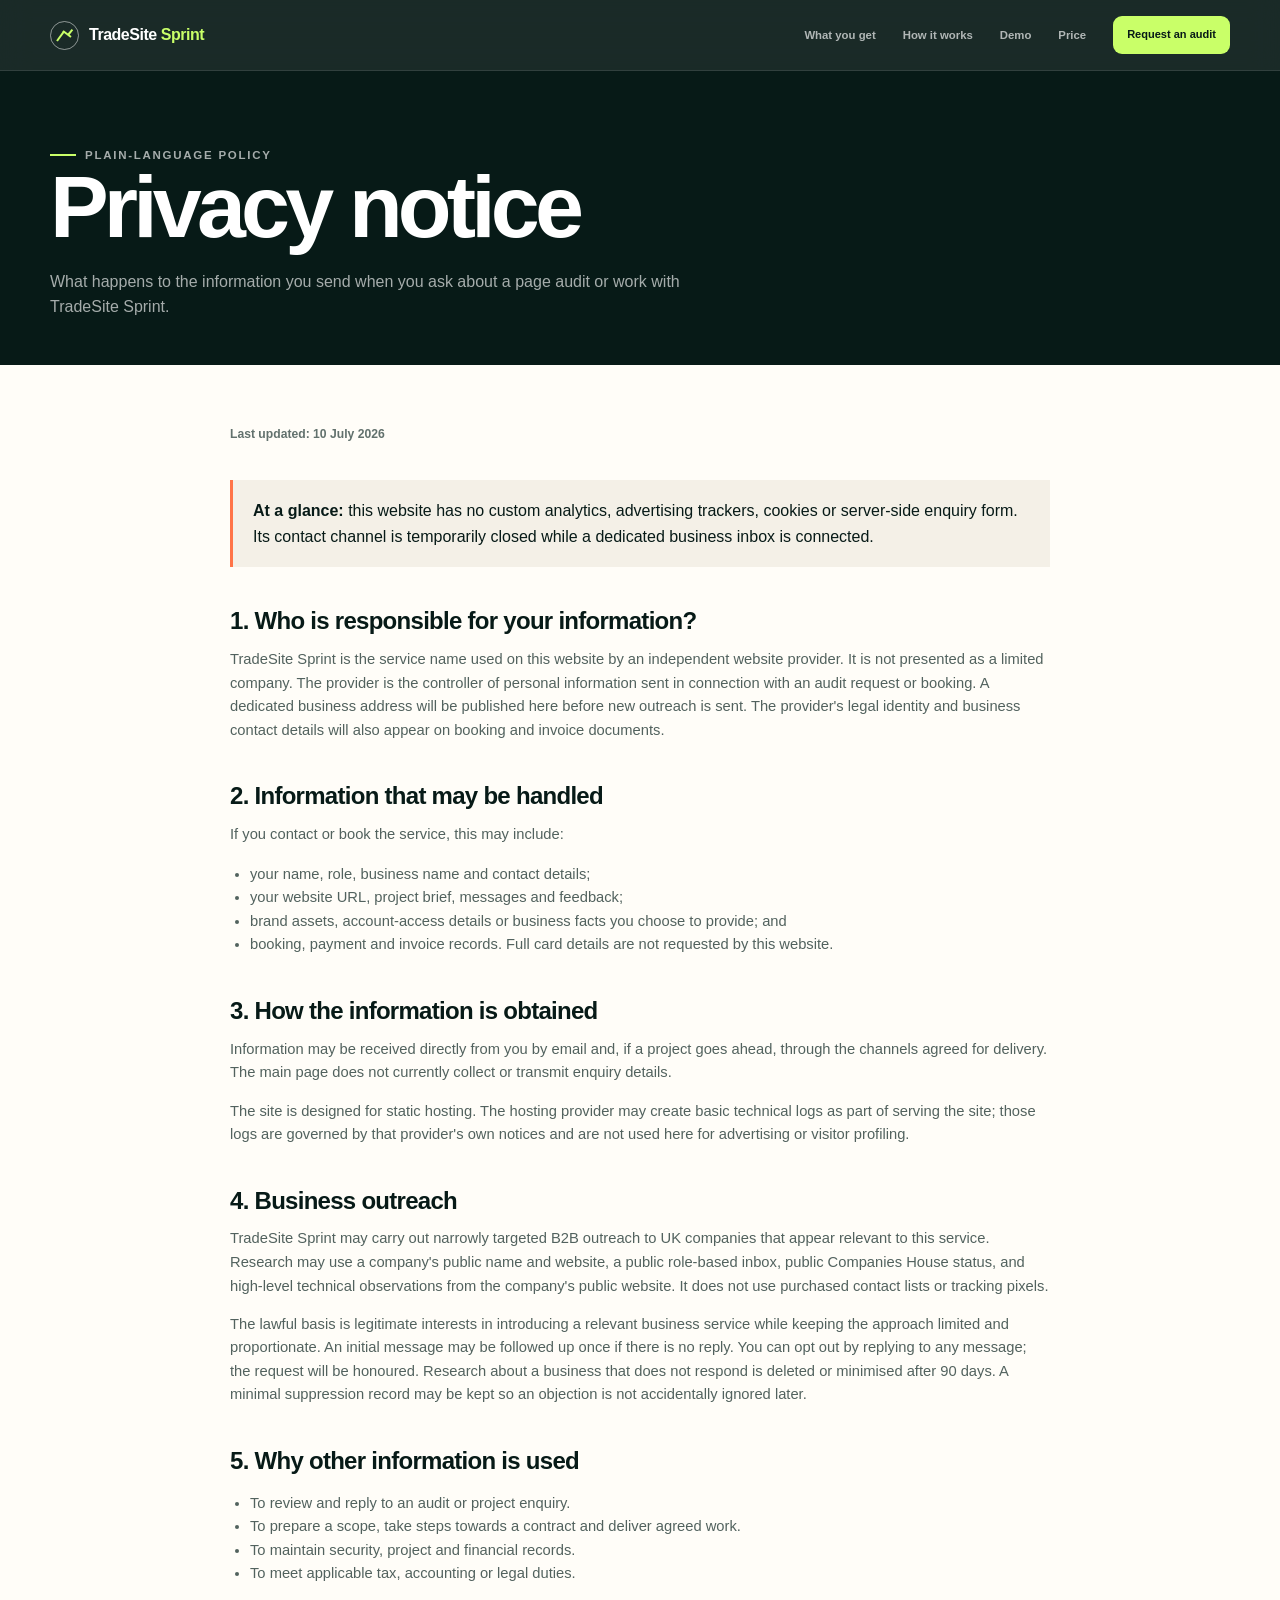
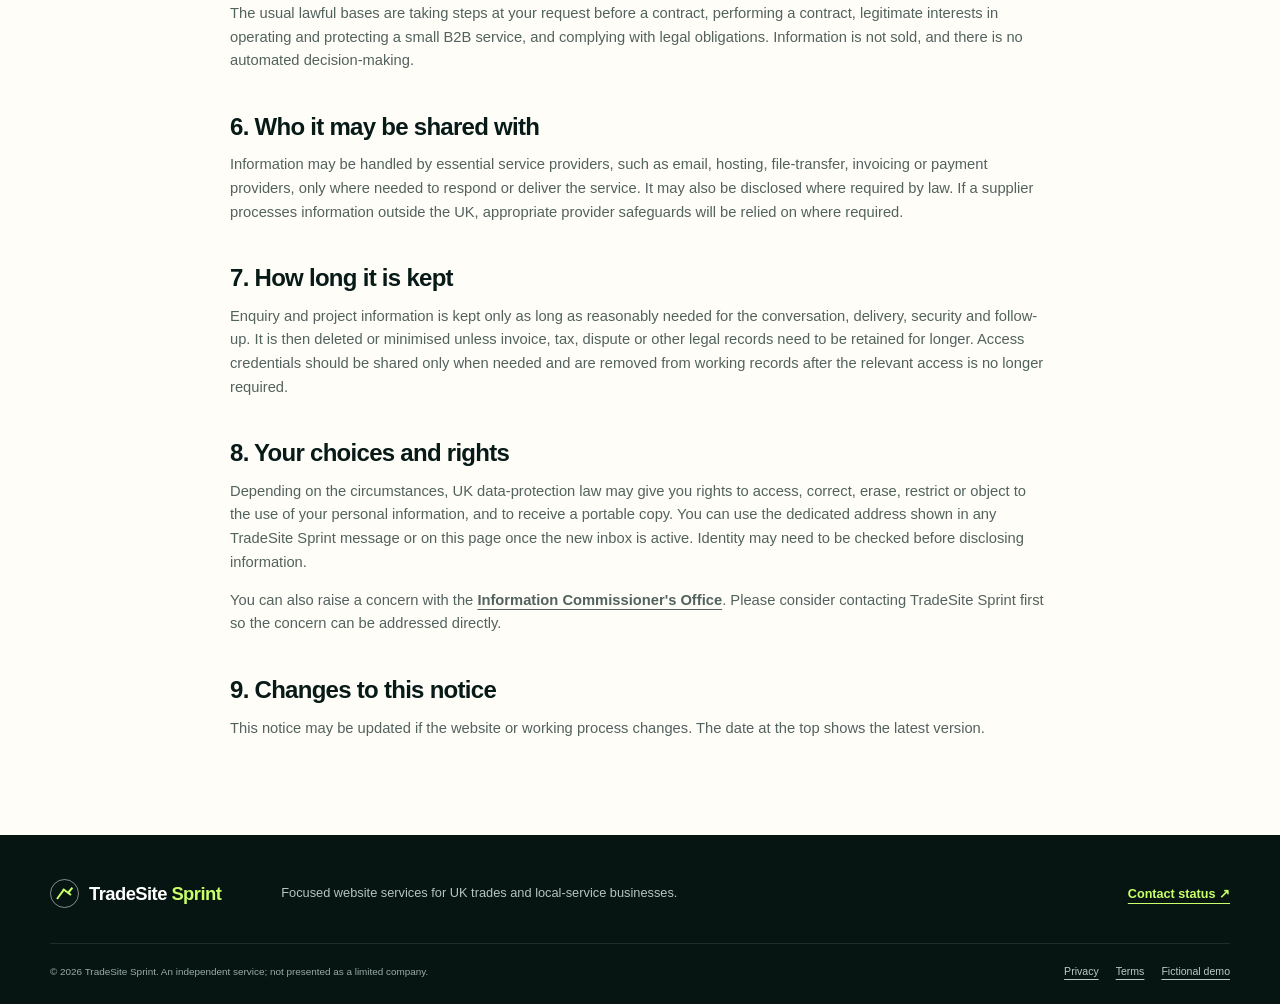
==== commit 8519d4ae: "Add starter offer and refresh outreach evidence" ====
--- a/privacy.html
+++ b/privacy.html
@@ -87,7 +87,7 @@
   <footer class="site-footer">
     <div class="shell footer-top">
       <a class="brand footer-brand" href="./"><span class="brand-mark" aria-hidden="true"><span></span></span><span>TradeSite <strong>Sprint</strong></span></a>
-      <p>A focused website-design service for UK limited-company trades and local-service firms.</p>
+      <p>Focused website services for UK trades and local-service businesses.</p>
       <a class="footer-email" href="./#audit">Contact status <span aria-hidden="true">↗</span></a>
     </div>
     <div class="shell footer-bottom"><p>© <span data-year>2026</span> TradeSite Sprint. An independent service; not presented as a limited company.</p><nav aria-label="Legal navigation"><a href="privacy.html" aria-current="page">Privacy</a><a href="terms.html">Terms</a><a href="demo/">Fictional demo</a></nav></div>
--- a/styles.css
+++ b/styles.css
@@ -192,6 +192,13 @@
 .signal-row span { width: 100%; color: var(--lime); font-size: .61rem; font-weight: 850; letter-spacing: .16em; }
 .signal-row p { margin: 0; font-size: .72rem; font-weight: 700; }
 .signal-row i { width: 3px; height: 3px; background: rgba(255,255,255,.3); border-radius: 50%; }
+
+.starter-switch { color: var(--ink); background: #ece5d8; border-bottom: 1px solid var(--line); }
+.starter-switch .shell { display: flex; flex-direction: column; gap: 13px; padding-top: 18px; padding-bottom: 18px; }
+.starter-switch p { display: flex; flex-direction: column; margin: 0; font-size: .83rem; }
+.starter-switch p span { color: #9a3f27; font-size: .58rem; font-weight: 850; letter-spacing: .13em; }
+.starter-switch p b { font-weight: 750; }
+.starter-switch a { display: inline-flex; gap: 9px; align-items: center; align-self: flex-start; color: var(--ink); font-size: .75rem; font-weight: 850; text-underline-offset: 4px; }
 
 /* Problem */
 .problem-section { background: var(--paper); }
@@ -314,6 +321,7 @@
 .faq-list details[open] summary span { transform: rotate(45deg); }
 .faq-list details p { padding: 0 35px 16px 0; color: var(--muted); font-size: .8rem; }
 .audit-panel { align-self: start; padding: 28px 23px; color: #fff; background: var(--ink-soft); border-radius: var(--radius); box-shadow: var(--shadow); }
+.contact-anchor { display: block; height: 0; scroll-margin-top: 95px; }
 .audit-panel h3 { margin-bottom: 8px; font-size: 1.8rem; letter-spacing: -.045em; }
 .audit-panel > p:not(.panel-label) { color: rgba(255,255,255,.58); font-size: .86rem; }
 .field-row { margin-top: 17px; }
@@ -372,6 +380,9 @@
   .boundary-grid { grid-template-columns: repeat(2, 1fr); }
   .excluded-panel { border-top: 0; border-left: 1px solid rgba(255,255,255,.15); }
   .footer-bottom { flex-direction: row; align-items: center; justify-content: space-between; }
+  .starter-switch .shell { flex-direction: row; align-items: center; justify-content: space-between; gap: 30px; }
+  .starter-switch p { flex-flow: row wrap; gap: 9px; align-items: baseline; }
+  .starter-switch a { flex: 0 0 auto; align-self: center; }
 }
 
 @media (min-width: 860px) {
